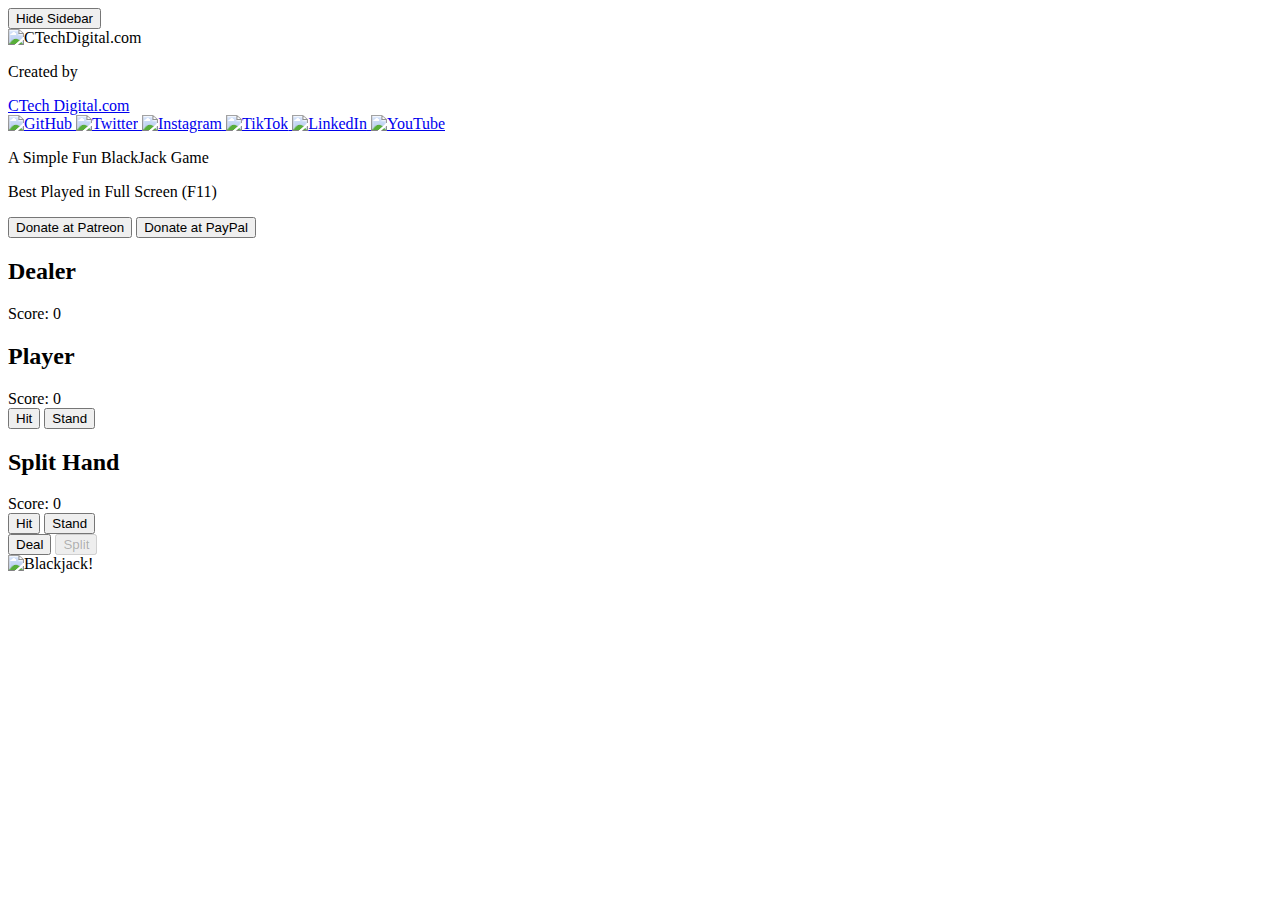
==== blackjack.html @ d81eecc8 "Create blackjack.html" ====
<!--
    This file is part of the Blackjack Game project.

    License: This code is free to use and modify, but you must provide recognition to the original developer.
    Author: [Your Name or Original Developer's Name]
-->
<!DOCTYPE html>
<html lang="en">

<head>
    <meta charset="UTF-8">
    <meta name="viewport" content="width=device-width, initial-scale=1.0">
    <title>Blackjack Game</title>
    <link rel="stylesheet" href="static/css/style.css">
    <link rel="icon" href="assets/images/icon/favicon.png" type="image/png">
</head>

<body>
    <button id="toggle-sidebar-btn">Hide Sidebar</button>
    <div id="sidebar">
        <img src="assets/images/logo/ctechdigital.png" alt="CTechDigital.com" class="sidebar-logo">
        <p class="sidebar-created-by">Created by</p>
        <a href="https://www.ctechdigital.com" target="_blank" class="sidebar-url">CTech Digital.com</a>
        <div class="social-icons">
            <a href="https://github.com/CTechDigitalpt" target="_blank" class="social-link">
                <img src="assets/images/social/light/github.svg" alt="GitHub" class="social-icon">
            </a>
            <a href="https://x.com/CTechDigital" target="_blank" class="social-link">
                <img src="assets/images/social/light/twitter-x.svg" alt="Twitter" class="social-icon">
            </a>
            <a href="https://www.instagram.com/ctechdigitalcom/" target="_blank" class="social-link">
                <img src="assets/images/social/light/instagram.svg" alt="Instagram" class="social-icon">
            </a>
            <a href="https://tiktok.com/@ctechdigital.com" target="_blank" class="social-link">
                <img src="assets/images/social/light/tiktok.svg" alt="TikTok" class="social-icon">
            </a>
            <a href="https://www.linkedin.com/company/ctech-digital/" target="_blank" class="social-link">
                <img src="assets/images/social/light/linkedin.svg" alt="LinkedIn" class="social-icon">
            </a>
            <a href="https://www.youtube.com/@CTech_Digital" target="_blank" class="social-link">
                <img src="assets/images/social/light/youtube.svg" alt="YouTube" class="social-icon">
            </a>
        </div>
        <p class="sidebar-description">A Simple Fun BlackJack Game</p>
        <p class="sidebar-help-notice">Best Played in Full Screen (F11)</p>
        <div class="donate-buttons">
            <button id="donate-btn-patreon" onclick="window.open('https://www.patreon.com/ctechdigital', '_blank')">Donate at Patreon</button>
            <button id="donate-btn-paypal" onclick="window.open('https://www.paypal.com/donate/?hosted_button_id=8NZMBAKJTVHPY', '_blank')">Donate at PayPal</button>
        </div>
    </div>
    <div id="game-container">
        <div id="dealer">
            <h2>Dealer</h2>
            <div id="dealer-cards">
               
            </div>
            <div id="dealer-score">Score: 0</div>
        </div>
        <div id="player-container">
            <div id="player">
                <h2>Player</h2>
                <div id="player-cards">
                 
                </div>
                <div id="player-score">Score: 0</div>
                <div class="buttons">
                    <button id="hit-button-player">Hit</button>
                    <button id="stand-button-player">Stand</button>
                </div>
            </div>
            <div id="split-hand" class="hidden">
                <h2>Split Hand</h2>
                <div id="split-cards">

                </div>
                <div id="split-score">Score: 0</div>
                <div class="buttons">
                    <button id="hit-button-split">Hit</button>
                    <button id="stand-button-split">Stand</button>
                </div>
            </div>
        </div>
        <div id="buttons-container">
            <div class="buttons">
                <button id="deal-button">Deal</button>
                <button id="split-button" disabled>Split</button>
            </div>
        </div>
        <div id="message"></div>
    </div>

    <div id="blackjack-overlay" class="hidden">
        <div id="blackjack-popup">
            <img src="assets/images/congrats/blackjack-notice.webp" alt="Blackjack!" id="blackjack-image">
        </div>
    </div>
    <script src="static/js/main.js"></script>
    <script>
        // Add functionality to toggle the sidebar visibility
        document.getElementById('toggle-sidebar-btn').addEventListener('click', () => {
            const sidebar = document.getElementById('sidebar');
            sidebar.classList.toggle('hidden');
        });
    </script>
</body>

</html>
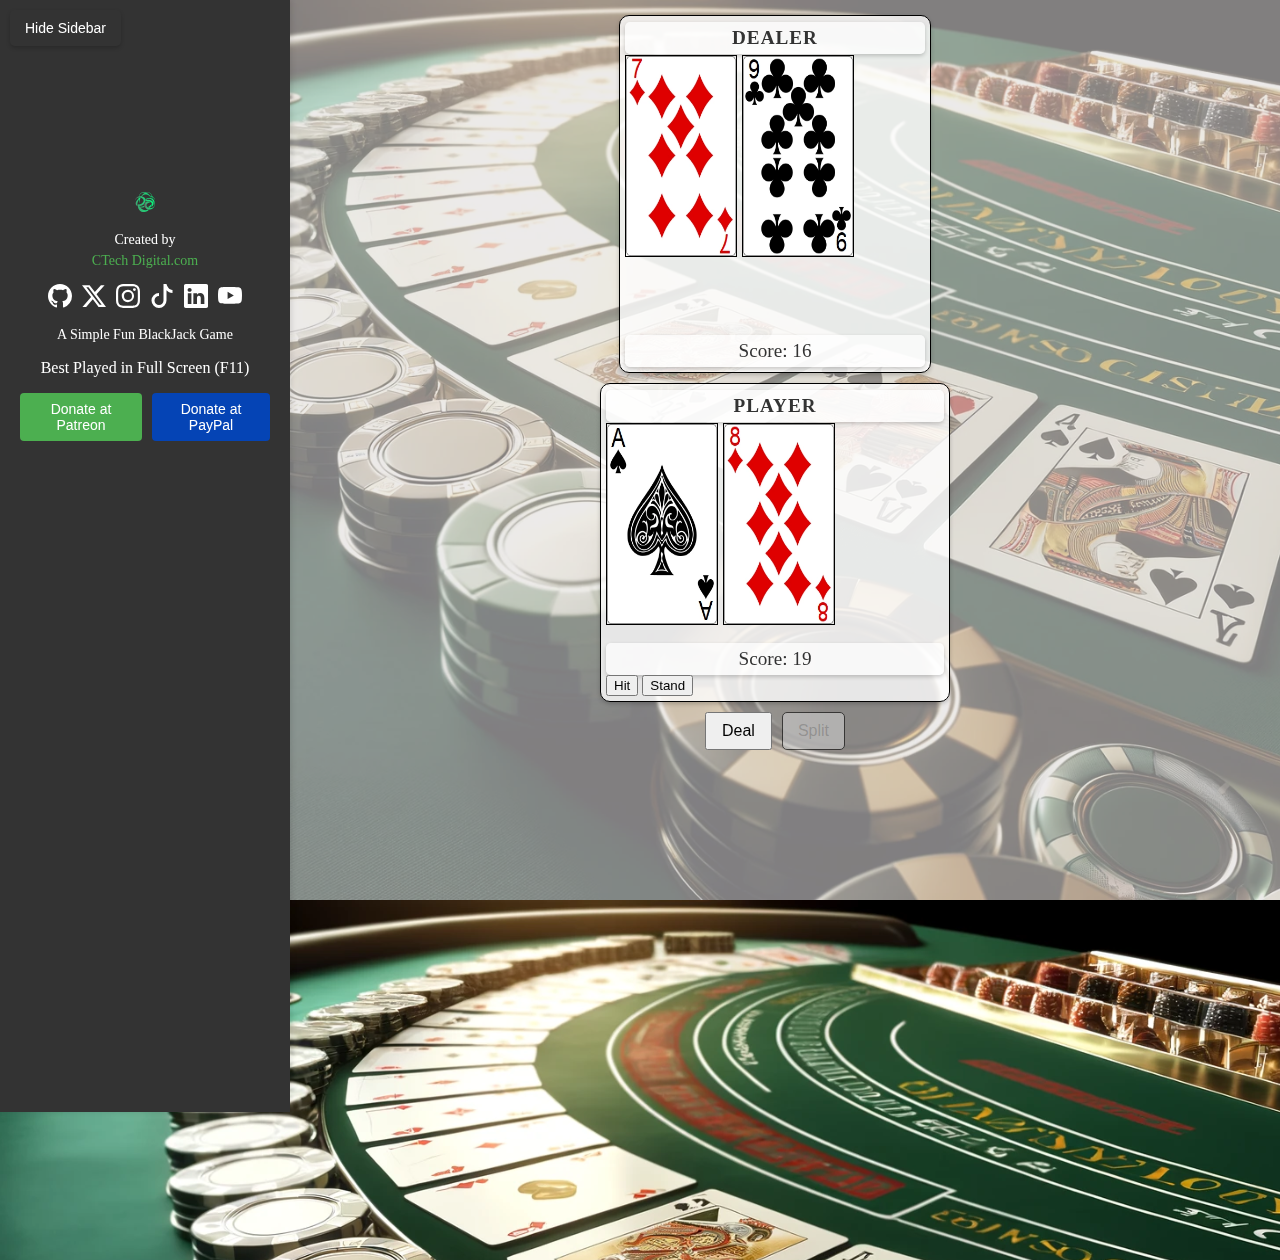
==== commit 4ac1d77c: "Update blackjack.html" ====
--- a/blackjack.html
+++ b/blackjack.html
@@ -2,7 +2,7 @@
     This file is part of the Blackjack Game project.
 
     License: This code is free to use and modify, but you must provide recognition to the original developer.
-    Author: [Your Name or Original Developer's Name]
+    Author: CTechDigital.com 
 -->
 <!DOCTYPE html>
 <html lang="en">
--- a/static/css/style.css
+++ b/static/css/style.css
@@ -0,0 +1,457 @@
+/*
+ * This file is part of the Blackjack Game project.
+ * 
+ * License: This code is free to use and modify, but you must provide recognition to the original developer.
+ * Author: CTechDigital.com
+ */
+
+#game-container {
+    display: flex;
+    flex-direction: column;
+    align-items: center;
+    margin-top: 0px;
+    margin-left: 270px; 
+    padding: 5px;
+    transition: margin-left 0.3s ease;
+    position: relative; 
+}
+
+h2 {
+    color: #333;
+    text-align: center;
+    font-size: 1.2rem;
+    margin: 1px 0;
+    padding: 5px 10px;
+    background-color: rgba(255, 255, 255, 0.7);
+    border-radius: 5px;
+    box-shadow: 0 2px 4px rgba(0, 0, 0, 0.2);
+    text-transform: uppercase;
+    letter-spacing: 1px;
+}
+#dealer-score {
+    font-size: 1.2rem;
+    color: #333;
+    text-align: center;
+    margin-top: 5px;
+    padding: 5px 10px;
+    background-color: rgba(255, 255, 255, 0.7);
+    border-radius: 5px;
+    box-shadow: 0 2px 4px rgba(0, 0, 0, 0.2);
+}
+
+#dealer {
+    margin-top: 10px;
+    margin-bottom: 10px;
+}
+
+#player-score {
+    font-size: 1.2rem;
+    color: #333;
+    text-align: center;
+    margin-top: 5px;
+    padding: 5px 10px;
+    background-color: rgba(255, 255, 255, 0.7);
+    border-radius: 5px;
+    box-shadow: 0 2px 4px rgba(0, 0, 0, 0.2);
+}
+
+#player-container {
+    display: flex;
+    justify-content: center;
+    gap: 20px;
+    width: 100%;
+    margin: 0 auto;
+    transition: all 0.3s ease;
+}
+
+#player-container.split-active {
+    justify-content: space-between;
+}
+
+#player, #split-hand, #dealer {
+    min-width: 40%;
+    flex-grow: 1;
+    flex-shrink: 0;
+    padding: 5px;
+    display: flex;
+    flex-direction: column;
+    border: 1px solid #000;
+    border-radius: 10px;
+    background-color: rgba(255, 255, 255, 0.8);
+    box-shadow: 0 2px 4px rgba(0, 0, 0, 0.2);
+    transition: min-width 0.3s ease;
+    overflow: visible;
+    max-width: 100%;   
+}
+
+#split-hand.hidden {
+    display: none;
+}
+
+#split-score {
+    font-size: 1.2rem;
+    color: #333;
+    text-align: center;
+    margin-top: 5px;
+    padding: 5px 10px;
+    background-color: rgba(255, 255, 255, 0.7);
+    border-radius: 5px;
+    box-shadow: 0 2px 4px rgba(0, 0, 0, 0.2);
+}
+
+#player-cards, #split-cards {
+    display: flex;
+    flex-direction: row;
+    flex-wrap: nowrap;
+    overflow-x: auto;
+    min-height: 210px;
+    padding-bottom: 5px;
+    width: 100%;
+    scrollbar-width: thin; 
+    scrollbar-color: #888 #f1f1f1; 
+}
+#dealer-cards {
+    display: flex;
+    flex-direction: row;
+    flex-wrap: nowrap;
+    overflow-x: auto;
+    min-height: 180px;
+    padding-bottom: 5px;
+    width: 100%;
+    height: 30vh;
+    scrollbar-width: thin;
+    scrollbar-color: #888 #f1f1f1; 
+}
+#player-cards::-webkit-scrollbar,
+#split-cards::-webkit-scrollbar,
+#dealer-cards::-webkit-scrollbar {
+    height: 8px;
+}
+
+#player-cards::-webkit-scrollbar-track,
+#split-cards::-webkit-scrollbar-track,
+#dealer-cards::-webkit-scrollbar-track {
+    background: #f1f1f1;
+    border-radius: 4px;
+}
+
+#player-cards::-webkit-scrollbar-thumb,
+#split-cards::-webkit-scrollbar-thumb,
+#dealer-cards::-webkit-scrollbar-thumb {
+    background: #888;
+    border-radius: 4px;
+}
+
+#player-cards::-webkit-scrollbar-thumb:hover,
+#split-cards::-webkit-scrollbar-thumb:hover,
+#dealer-cards::-webkit-scrollbar-thumb:hover {
+    background: #555;
+}
+
+#player-cards img, #split-cards img, #dealer-cards img {
+    flex: 0 0 auto;
+    margin-right: 5px;
+    width: 110px;
+    height: 200px;
+    border: 1px solid #000;
+}
+
+#buttons-container {
+    display: flex;
+    justify-content: space-between;
+    margin-top: 10px;
+}
+
+#buttons-container .buttons {
+    display: flex;
+    flex-direction: row;
+    gap: 10px;
+}
+
+#buttons-container .buttons button {
+    padding: 8px 15px;
+    font-size: 16px;
+    cursor: pointer;
+}
+
+#buttons-container .buttons button:disabled {
+    opacity: 0.6;
+    cursor: not-allowed;
+    background-color: #cccccc;
+}
+
+#buttons {
+    margin-top: 0px;
+    padding: 5px;
+    border-style: solid;
+    border-width: 1px;
+    border-color: #000;
+    border-radius: 5px;;
+    min-width: 230px;
+
+}
+
+#buttons button {
+    margin: 0 5px;
+    padding: 8px 15px;
+    font-size: 16px;
+    cursor: pointer;
+}
+
+#buttons button:disabled {
+    opacity: 0.6;
+    cursor: not-allowed;
+    background-color: #cccccc;
+}
+
+#split-button {
+    background-color: #ffcc00;
+    border: 1px solid #000;
+    border-radius: 5px;
+    padding: 8px 15px;
+    font-size: 16px;
+    cursor: pointer;
+}
+
+#split-button:disabled {
+    background-color: #cccccc;
+    cursor: not-allowed;
+}
+
+#message {
+    margin-top: 5px;
+    font-weight: bold;
+    font-size: larger;
+    padding-bottom: 50%;
+}
+
+html,
+body {
+    height: 100%;
+    margin: 0;
+    padding: 0;
+}
+
+body {
+    background-image: url('../background/background-image.webp');
+    background-size: cover;
+    background-position: center;
+    position: relative;
+}
+
+/* Overlay */
+body::after {
+    content: '';
+    position: fixed;
+    top: 0;
+    left: 0;
+    width: 100%;
+    height: 100%;
+    background-color: rgba(222, 218, 218, 0.582);
+    z-index: -1;
+}
+
+
+#blackjack-overlay {
+    position: absolute;
+    top: 50%;
+    left: 50%;
+    transform: translate(-30%, -50%);
+    background-color: transparent;
+    display: flex;
+    justify-content: center;
+    align-items: center;
+    z-index: 1000;
+    cursor: pointer;
+}
+
+#blackjack-popup {
+    text-align: center;
+    background-color: transparent;
+    padding: 10%;
+    pointer-events: none;
+    max-width: 50%;
+}
+
+#blackjack-popup img {
+    max-width: 100%;
+    height: auto;
+    margin-bottom: 20px;
+}
+
+#blackjack-popup button {
+    padding: 10px 20px;
+    font-size: 1.2rem;
+    background-color: gold;
+    border: none;
+    border-radius: 5px;
+    cursor: pointer;
+}
+
+#blackjack-popup button:hover {
+    background-color: darkgoldenrod;
+}
+
+.hidden {
+    display: none !important;
+}
+
+/* sidebar styles */
+#sidebar {
+    position: fixed;
+    top: 0;
+    left: 0;
+    width: 250px;
+    height: 100%;
+    background-color: #333;
+    padding: 15% 20px 20px 20px;
+    box-shadow: 2px 0 5px rgba(0, 0, 0, 0.1);
+    overflow-y: auto;
+    text-align: center;
+    color: white;
+    transition: width 0.3s ease;
+}
+
+.sidebar-logo {
+    display: block;
+    margin: 0 auto 20px;
+    max-width: 100%;
+}
+
+.sidebar-created-by {
+    font-size: 14px;
+    margin-bottom: 5px;
+}
+
+.sidebar-url {
+    font-size: 14px;
+    color: #4CAF50;
+    text-decoration: none;
+    margin-bottom: 15px;
+    display: block;
+}
+
+.sidebar-url:hover {
+    text-decoration: underline;
+}
+
+.social-icons {
+    display: flex;
+    justify-content: center;
+    gap: 10px;
+    margin-bottom: 15px;
+}
+
+.social-icon {
+    height: 24px;
+    width: auto;
+}
+
+.sidebar-description {
+    font-size: 14px;
+    margin-bottom: 15px;
+}
+
+.donate-buttons {
+    display: flex;
+    justify-content: center;
+    gap: 10px;
+}
+
+#donate-btn-patreon, #donate-btn-paypal {
+    background-color: #4CAF50;
+    color: white;
+    border: none;
+    padding: 8px 12px;
+    border-radius: 4px;
+    font-size: 14px;
+    cursor: pointer;
+    transition: background-color 0.3s;
+}
+
+#donate-btn-patreon:hover {
+    background-color: #0a8a0e;
+}
+
+#donate-btn-paypal {
+    background-color: #0544b5;
+}
+
+#donate-btn-paypal:hover {
+    background-color: #0543b583;
+}
+
+/* Toggle Sidebar Button */
+#toggle-sidebar-btn {
+    position: fixed;
+    top: 10px;
+    left: 10px;
+    z-index: 1000;
+    background-color: transparent;
+    color: white;
+    border: none;
+    padding: 10px 15px;
+    border-radius: 5px;
+    font-size: 14px;
+    cursor: pointer;
+    box-shadow: 0 2px 4px rgba(0, 0, 0, 0.2);
+    transition: background-color 0.3s ease;
+}
+
+#toggle-sidebar-btn:hover {
+    background-color: #0a8a0e;
+}
+
+/* Responsive styles */
+@media (max-width: 768px) {
+    #sidebar {
+        width: 200px; 
+    }
+
+    #game-container {
+        margin-left: 210px; 
+    }
+
+    .social-icons {
+        flex-wrap: wrap; 
+        gap: 5px;
+    }
+
+    .donate-buttons {
+        flex-wrap: wrap; 
+        gap: 5px;
+    }
+
+    #donate-btn-patreon, #donate-btn-paypal {
+        font-size: 12px;
+        padding: 6px 10px;
+    }
+}
+
+@media (max-width: 480px) {
+    #sidebar {
+        width: 150px; 
+        padding: 15px;
+    }
+
+    #game-container {
+        margin-left: 160px; 
+    }
+
+    .sidebar-logo {
+        margin-bottom: 10px;
+    }
+
+    .sidebar-description {
+        font-size: 12px;
+    }
+
+    .social-icons {
+        gap: 3px;
+    }
+
+    #donate-btn-patreon, #donate-btn-paypal {
+        font-size: 10px;
+        padding: 5px 8px;
+    }
+}
